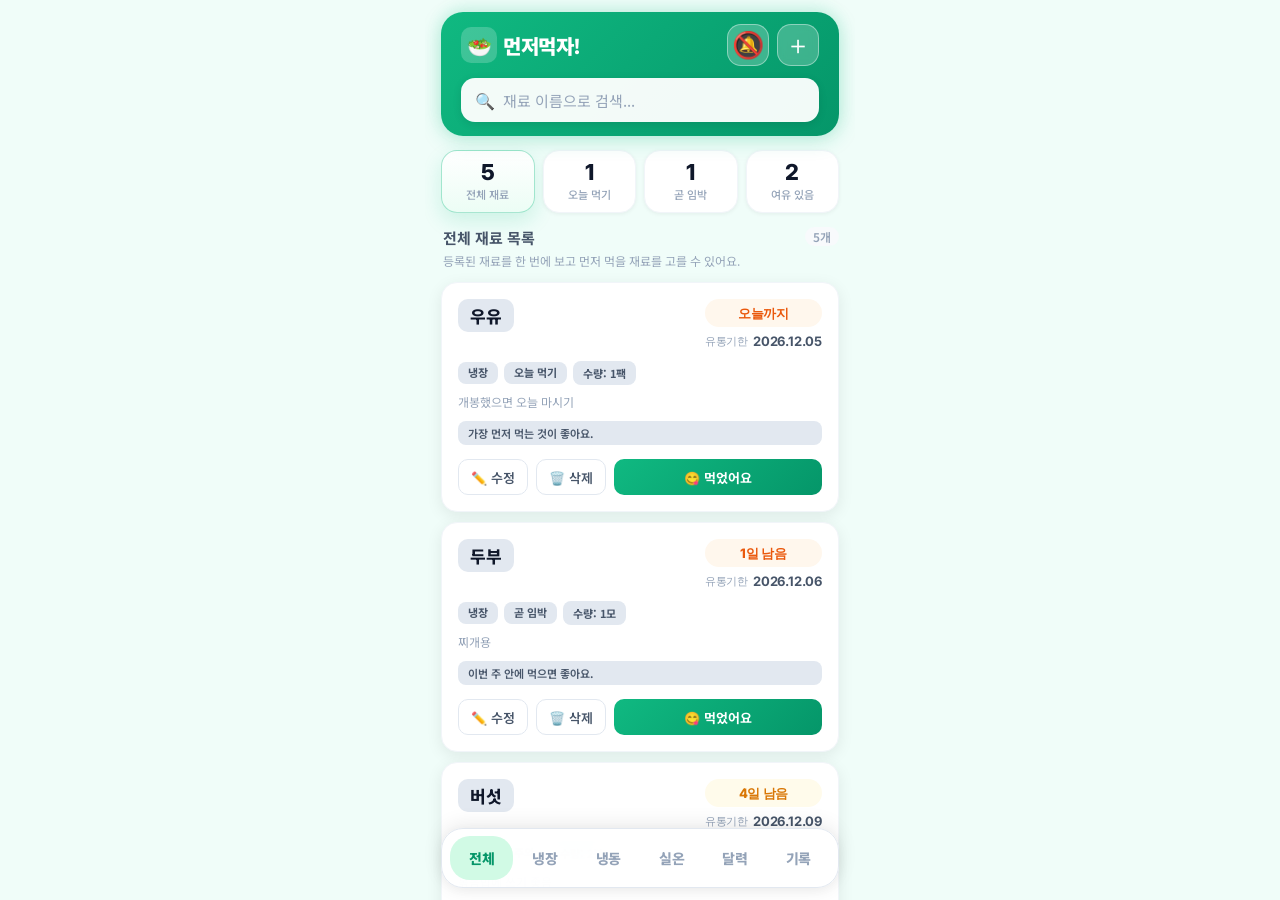
==== index.html @ 29754744 "Initial commit for Play Store deployment" ====
<!DOCTYPE html>
<html lang="ko">
<head>
  <meta charset="UTF-8" />
  <meta name="viewport" content="width=device-width, initial-scale=1.0, viewport-fit=cover, user-scalable=no" />
  <meta name="apple-mobile-web-app-capable" content="yes" />
  <meta name="apple-mobile-web-app-status-bar-style" content="black-translucent" />
  <meta name="apple-mobile-web-app-title" content="먼저먹자" />
  <meta name="mobile-web-app-capable" content="yes" />
  <meta name="theme-color" content="#10B981" />
  <meta name="description" content="먼저 먹어야 할 재료를 빠르게 확인하는 우선소비 앱" />
  <title>먼저먹자! - 우선소비 MVP</title>
  <link rel="manifest" href="manifest.json" />
  <link rel="stylesheet" href="style.css" />
  <link rel="apple-touch-icon" href="data:image/svg+xml,<svg xmlns='http://www.w3.org/2000/svg' viewBox='0 0 192 192'><rect width='192' height='192' rx='40' fill='%2310B981'/><text x='50%25' y='58%25' font-size='110' text-anchor='middle' dominant-baseline='middle'>🥗</text></svg>" />
</head>
<body>
<div id="app">
  <header class="app-header">
    <div class="header-row">
      <div class="app-logo">
        <div class="app-logo-icon">🥗</div>
        <h1 class="app-title">먼저먹자!</h1>
      </div>
      <div class="header-actions">
        <button class="header-add-btn" id="notifyBtn" aria-label="알림 설정" title="알림 설정">🔔</button>
        <button class="header-add-btn" id="headerAddBtn" aria-label="재료 추가">＋</button>
      </div>
    </div>
    <div class="search-wrap">
      <span class="search-icon">🔍</span>
      <input
        type="search"
        class="search-input"
        id="searchInput"
        placeholder="재료 이름으로 검색..."
        autocomplete="off"
      />
    </div>
  </header>

  <div class="stats-row" id="statsRow"></div>

  <div class="food-list-wrap" id="foodListWrap"></div>
</div>

<nav class="bottom-nav" id="bottomNav">
  <button class="nav-tab active" data-tab="all">
    <span class="nav-tab-label">전체</span>
  </button>
  <button class="nav-tab" data-tab="fridge">
    <span class="nav-tab-label">냉장</span>
  </button>
  <button class="nav-tab" data-tab="freezer">
    <span class="nav-tab-label">냉동</span>
  </button>
  <button class="nav-tab" data-tab="room">
    <span class="nav-tab-label">실온</span>
  </button>
  <button class="nav-tab" data-tab="calendar">
    <span class="nav-tab-label">달력</span>
  </button>
  <button class="nav-tab" data-tab="history">
    <span class="nav-tab-label">기록</span>
  </button>
</nav>

<button class="fab" id="fabBtn" aria-label="재료 추가">＋</button>

<div class="modal-overlay" id="modalOverlay" role="dialog" aria-modal="true" aria-label="재료 추가">
  <div class="modal-sheet" id="modalSheet">
    <div class="modal-handle"></div>
    <div class="modal-header">
      <h2 class="modal-title" id="modalTitle">🥦 재료 추가</h2>
      <button class="modal-close" id="modalClose" aria-label="닫기">✕</button>
    </div>

    <form class="modal-form" id="foodForm" novalidate>
      <input type="hidden" id="editId" />

      <div class="form-group">
        <label class="form-label" for="foodName">재료명 <span class="required">*</span></label>
        <input type="text" class="form-input" id="foodName" placeholder="예) 우유, 두부, 버섯" required maxlength="30" />
      </div>

      <div class="form-row">
        <div class="form-group">
          <label class="form-label" for="foodQty">수량</label>
          <input type="text" class="form-input" id="foodQty" placeholder="예) 1팩, 300g" maxlength="20" />
        </div>
        <div class="form-group">
          <label class="form-label" for="foodBestBefore">유통기한 <span class="required">*</span></label>
          <input type="date" class="form-input" id="foodBestBefore" required />
        </div>
      </div>

      <div class="form-group">
        <label class="form-label">보관 위치 <span class="required">*</span></label>
        <div class="storage-select" id="storageSelect">
          <button type="button" class="storage-btn active" data-storage="fridge">
            <span class="storage-btn-icon"><img src="assets/icon_fridge_1774998665567.png" class="app-icon" alt="냉장"></span>
            <span class="storage-btn-label">냉장</span>
          </button>
          <button type="button" class="storage-btn" data-storage="freezer">
            <span class="storage-btn-icon"><img src="assets/icon_freezer_1774998679890.png" class="app-icon" alt="냉동"></span>
            <span class="storage-btn-label">냉동</span>
          </button>
          <button type="button" class="storage-btn" data-storage="room">
            <span class="storage-btn-icon"><img src="assets/icon_room_1774998697115.png" class="app-icon" alt="실온"></span>
            <span class="storage-btn-label">실온</span>
          </button>
        </div>
        <input type="hidden" id="foodStorage" value="fridge" />
      </div>

      <div class="form-group">
        <label class="form-label" for="foodMemo">메모</label>
        <textarea class="form-textarea" id="foodMemo" placeholder="예) 개봉 후 바로 먹기" maxlength="100"></textarea>
      </div>

      <button type="submit" class="btn-submit" id="submitBtn">✅ 저장하기</button>
    </form>
  </div>
</div>

<div class="toast-container" id="toastContainer"></div>

<script src="app.js"></script>
<script>
  if ('serviceWorker' in navigator) {
    window.addEventListener('load', () => {
      navigator.serviceWorker.register('./sw.js')
        .then(() => console.log('[SW] 등록 완료'))
        .catch((err) => console.warn('[SW] 등록 실패:', err));
    });
  }
</script>
</body>
</html>
---- style.css ----
/* ============================================
   먼저먹자! - 모바일 앱 스타일
   ============================================ */

@import url('https://fonts.googleapis.com/css2?family=Noto+Sans+KR:wght@300;400;500;600;700;900&family=Inter:wght@400;500;600;700;800;900&display=swap');

/* ── CSS 변수 (디자인 토큰) ── */
:root {
  /* 상태 색상 */
  --expired:       #DC2626;
  --expired-bg:    #FEF2F2;
  --expired-border:#FECACA;

  --urgent:        #EA580C;
  --urgent-bg:     #FFF7ED;
  --urgent-border: #FED7AA;

  --warning:       #D97706;
  --warning-bg:    #FFFBEB;
  --warning-border:#FDE68A;

  --fresh-light:   #16A34A;
  --fresh-light-bg:#F0FDF4;
  --fresh-light-border:#BBF7D0;

  --fresh:         #15803D;
  --fresh-bg:      #DCFCE7;
  --fresh-border:  #86EFAC;

  --frozen:        #0284C7;
  --frozen-bg:     #F0F9FF;
  --frozen-border: #BAE6FD;

  /* 브랜드 */
  --primary:       #10B981;
  --primary-dark:  #059669;
  --primary-light: #D1FAE5;
  --primary-xlight:#ECFDF5;

  /* 레이아웃 */
  --bg:            #F0FDF9;
  --surface:       #FFFFFF;
  --surface2:      #F8FAFC;
  --text:          #0F172A;
  --text-sub:      #475569;
  --text-muted:    #94A3B8;
  --border:        #E2E8F0;
  --border-light:  #F1F5F9;

  /* 크기 */
  --nav-h:         68px;
  --header-h:      116px;
  --fab-size:      60px;
  --radius-sm:     10px;
  --radius-md:     16px;
  --radius-lg:     22px;
  --radius-xl:     28px;

  /* 그림자 */
  --shadow-sm:     0 1px 4px rgba(0,0,0,0.06);
  --shadow-md:     0 4px 16px rgba(0,0,0,0.08);
  --shadow-lg:     0 8px 32px rgba(0,0,0,0.12);
  --shadow-fab:    0 6px 24px rgba(16,185,129,0.45);
}

.app-icon {
  width: 1.5em;
  height: 1.5em;
  vertical-align: middle;
  object-fit: contain;
  mix-blend-mode: multiply;
  transform: translateY(-0.1em);
}

/* ── 리셋 ── */
*, *::before, *::after { box-sizing: border-box; margin: 0; padding: 0; }
html { height: 100%; }
body {
  font-family: 'Noto Sans KR', -apple-system, BlinkMacSystemFont, sans-serif;
  background: var(--bg);
  color: var(--text);
  -webkit-font-smoothing: antialiased;
  -webkit-tap-highlight-color: transparent;
  max-width: 430px;
  margin: 0 auto;
  height: 100dvh;
  overflow: hidden;
  position: relative;
}

/* ── 앱 컨테이너 ── */
#app {
  display: flex;
  flex-direction: column;
  height: 100dvh;
  overflow: hidden;
}

/* ============================================
   헤더
   ============================================ */
.app-header {
  background: linear-gradient(135deg, #10B981 0%, #059669 100%);
  padding: 12px 20px 0;
  padding-top: calc(12px + env(safe-area-inset-top));
  flex-shrink: 0;
  position: relative;
  z-index: 10;
  margin: 12px 16px 0;
  border-radius: var(--radius-lg);
  box-shadow: 0 4px 20px rgba(16,185,129,0.25), 0 -4px 16px rgba(16,185,129,0.1);
}

.header-row {
  display: flex;
  align-items: center;
  justify-content: space-between;
  margin-bottom: 12px;
}

.app-logo {
  display: flex;
  align-items: center;
  gap: 6px;
}

.app-logo-icon {
  width: 36px;
  height: 36px;
  background: rgba(255,255,255,0.2);
  border-radius: 10px;
  display: flex;
  align-items: center;
  justify-content: center;
  font-size: 20px;
}

.app-title {
  font-size: 20px;
  font-weight: 900;
  color: #fff;
  letter-spacing: -0.5px;
}

.header-actions {
  display: flex;
  gap: 8px;
}

.header-add-btn {
  width: 42px;
  height: 42px;
  border-radius: 14px;
  background: rgba(255,255,255,0.22);
  border: 1.5px solid rgba(255,255,255,0.4);
  color: #fff;
  font-size: 26px;
  font-weight: 300;
  line-height: 1;
  display: flex;
  align-items: center;
  justify-content: center;
  cursor: pointer;
  transition: all 0.2s cubic-bezier(0.34, 1.56, 0.64, 1);
  -webkit-backdrop-filter: blur(4px);
  backdrop-filter: blur(4px);
  flex-shrink: 0;
}

.header-add-btn:hover  { background: rgba(255,255,255,0.35); transform: scale(1.08); }
.header-add-btn:active { transform: scale(0.92); background: rgba(255,255,255,0.4); }

.icon-btn {
  width: 40px;
  height: 40px;
  border: none;
  background: rgba(255,255,255,0.2);
  border-radius: 12px;
  display: flex;
  align-items: center;
  justify-content: center;
  font-size: 18px;
  cursor: pointer;
  transition: all 0.15s;
  color: #fff;
  -webkit-backdrop-filter: blur(4px);
  backdrop-filter: blur(4px);
}

.icon-btn:active { transform: scale(0.92); background: rgba(255,255,255,0.3); }
.icon-btn.has-badge { position: relative; }
.icon-btn .badge-dot {
  position: absolute;
  top: 6px; right: 6px;
  width: 8px; height: 8px;
  background: #FCD34D;
  border-radius: 50%;
  border: 2px solid var(--primary);
}

/* 검색바 */
.search-wrap {
  position: relative;
  margin-bottom: 14px;
}

.search-input {
  width: 100%;
  height: 44px;
  background: rgba(255,255,255,0.95);
  border: none;
  border-radius: 14px;
  padding: 0 16px 0 42px;
  font-size: 15px;
  font-family: inherit;
  color: var(--text);
  outline: none;
  transition: all 0.2s;
  box-shadow: 0 2px 8px rgba(0,0,0,0.1);
}

.search-input::placeholder { color: var(--text-muted); }
.search-input:focus { background: #fff; }

.search-icon {
  position: absolute;
  left: 14px;
  top: 50%;
  transform: translateY(-50%);
  font-size: 16px;
  pointer-events: none;
}

/* ============================================
   통계 카드 행
   ============================================ */
.stats-row {
  display: grid;
  grid-template-columns: repeat(4, 1fr);
  gap: 8px;
  padding: 14px 16px 12px;
  flex-shrink: 0;
}

.stat-card {
  background: var(--surface);
  border-radius: var(--radius-md);
  padding: 10px 8px;
  text-align: center;
  box-shadow: var(--shadow-sm);
  cursor: pointer;
  transition: transform 0.15s, border-color 0.15s, background 0.15s, box-shadow 0.15s;
  border: 1.5px solid var(--border-light);
  font-family: inherit;
}

.stat-card:active { transform: scale(0.97); }

.stat-filter.active {
  border-color: rgba(16,185,129,0.36);
  background: linear-gradient(180deg, #ffffff 0%, #ecfdf5 100%);
  box-shadow: 0 8px 20px rgba(16,185,129,0.16);
}

.stat-number {
  font-family: 'Inter', sans-serif;
  font-size: 22px;
  font-weight: 800;
  line-height: 1;
  margin-bottom: 3px;
  color: var(--text);
}

.stat-label {
  font-size: 11px;
  color: var(--text-muted);
  font-weight: 500;
}

.stat-card.stat-urgent .stat-number { color: var(--urgent); }
.stat-card.stat-expired .stat-number { color: var(--expired); }
.stat-card.stat-frozen .stat-number  { color: var(--frozen); }

/* ============================================
   긴급 배너
   ============================================ */
.urgent-banner {
  margin: 0 16px 10px;
  background: linear-gradient(135deg, #FFF7ED, #FFEDD5);
  border: 1.5px solid var(--urgent-border);
  border-radius: var(--radius-md);
  overflow: hidden;
  flex-shrink: 0;
  transition: all 0.3s ease;
}

.urgent-banner.hidden { display: none; }

.urgent-banner-header {
  display: flex;
  align-items: center;
  justify-content: space-between;
  padding: 10px 14px;
  cursor: pointer;
  user-select: none;
}

.urgent-banner-title {
  display: flex;
  align-items: center;
  gap: 6px;
  font-size: 13px;
  font-weight: 700;
  color: var(--urgent);
}

.urgent-banner-toggle {
  font-size: 12px;
  color: var(--urgent);
  transition: transform 0.2s;
}

.urgent-banner.collapsed .urgent-banner-toggle { transform: rotate(180deg); }
.urgent-banner.collapsed .urgent-banner-body { display: none; }

.urgent-banner-body {
  padding: 0 14px 12px;
  display: flex;
  flex-direction: column;
  gap: 6px;
}

.urgent-item {
  display: flex;
  align-items: center;
  justify-content: space-between;
  background: #fff;
  border-radius: var(--radius-sm);
  padding: 8px 12px;
  border: 1px solid var(--urgent-border);
}

.urgent-item-name {
  font-size: 13px;
  font-weight: 600;
  color: var(--text);
}

.urgent-item-badge {
  font-family: 'Inter', sans-serif;
  font-size: 12px;
  font-weight: 800;
  color: var(--urgent);
  background: var(--urgent-bg);
  padding: 2px 8px;
  border-radius: 20px;
}

/* ============================================
   음식 카드 리스트
   ============================================ */
.food-list-wrap {
  flex: 1;
  overflow-y: auto;
  -webkit-overflow-scrolling: touch;
  padding: 0 16px calc(var(--nav-h) + 80px);
}

.food-list-wrap::-webkit-scrollbar { display: none; }

/* 탭별 섹션 헤더 */
.section-header {
  display: flex;
  align-items: center;
  gap: 8px;
  margin: 8px 0 10px;
  padding-left: 2px;
}

.section-icon { font-size: 16px; }
.section-title {
  font-size: 15px;
  font-weight: 700;
  color: var(--text-sub);
}

.section-subtitle {
  margin-top: 4px;
  font-size: 12px;
  line-height: 1.5;
  color: var(--text-muted);
}

.list-header {
  align-items: flex-start;
  justify-content: space-between;
  margin-top: 2px;
  margin-bottom: 12px;
}
.section-count {
  font-size: 12px;
  font-weight: 600;
  color: var(--text-muted);
  background: var(--surface2);
  padding: 1px 8px;
  border-radius: 20px;
}

.food-cards {
  display: flex;
  flex-direction: column;
  gap: 10px;
  margin-bottom: 12px;
}

/* ── 음식 카드 ── */
.food-card {
  background: var(--surface);
  border-radius: var(--radius-md);
  padding: 16px;
  box-shadow: var(--shadow-md);
  border: 1.5px solid var(--border-light);
  display: flex;
  flex-direction: column;
  gap: 12px;
  position: relative;
  overflow: hidden;
  animation: slideUp 0.3s ease both;
  transition: transform 0.15s, box-shadow 0.15s;
}

.food-card:active { transform: scale(0.98); }

.food-card-header {
  display: flex;
  align-items: flex-start;
  justify-content: space-between;
  gap: 10px;
}

.fcard-header-left {
  display: flex;
  align-items: center;
  gap: 10px;
  flex: 1;
  min-width: 0;
}

.fcard-header-right {
  display: flex;
  flex-direction: column;
  align-items: stretch;
  gap: 6px;
  flex-shrink: 0;
}

.food-emoji-wrap {
  width: 44px;
  height: 44px;
  border-radius: 12px;
  background: var(--bg);
  display: flex;
  align-items: center;
  justify-content: center;
  font-size: 24px;
  flex-shrink: 0;
}

.food-name {
  font-size: 17px;
  font-weight: 800;
  color: var(--text);
  background: var(--border);
  padding: 4px 12px;
  border-radius: 10px;
  margin-bottom: 2px;
  display: inline-block;
  white-space: nowrap;
  overflow: hidden;
  text-overflow: ellipsis;
  max-width: 100%;
}

.fcard-date {
  font-family: 'Inter', sans-serif;
  font-size: 13px;
  font-weight: 700;
  color: var(--text-sub);
  letter-spacing: -0.2px;
  display: flex;
  align-items: center;
  justify-content: space-between;
}

.fcard-date-label {
  font-size: 11px;
  font-weight: 500;
  color: var(--text-muted);
  margin-right: 5px;
}

.fcard-body {
  display: flex;
  flex-direction: column;
  gap: 8px;
}

.food-tags {
  display: flex;
  flex-wrap: wrap;
  align-items: center;
  gap: 6px;
}

.food-tag {
  font-size: 11px;
  font-weight: 700;
  padding: 4px 10px;
  border-radius: 8px;
  line-height: 1.2;
}

.tag-category { background: var(--border); color: var(--text-sub); }

/* D-day 배지 */
.dday-badge {
  font-family: 'Inter', sans-serif;
  height: 28px;
  min-width: 80px;
  display: inline-flex;
  align-items: center;
  justify-content: center;
  padding: 0 12px;
  border-radius: 14px;
  letter-spacing: -0.3px;
}

.dday-badge .dday-num {
  font-size: 13px;
  font-weight: 800;
  line-height: 1;
}

.badge-past    { background: #F3E8FF; color: #9333EA; }
.badge-expired { background: var(--expired-bg); color: var(--expired); }
.badge-dday    { background: var(--expired); color: #fff; }
.badge-urgent  { background: var(--urgent-bg); color: var(--urgent); }
.badge-warning { background: var(--warning-bg); color: var(--warning); }
.badge-fresh   { background: var(--fresh-light-bg); color: var(--fresh-light); }
.badge-good    { background: var(--fresh-bg); color: var(--fresh); }
.badge-frozen  { background: var(--frozen-bg); color: var(--frozen); }

/* 카드 수량/메모 */
.food-meta {
  display: flex;
  align-items: center;
  gap: 8px;
  flex-wrap: wrap;
}

.food-quantity {
  font-size: 11px;
  font-weight: 700;
  color: var(--text-sub);
  background: var(--border);
  padding: 4px 10px;
  border-radius: 8px;
}

.food-memo {
  font-size: 12px;
  color: var(--text-muted);
  line-height: 1.5;
}

.food-status-copy {
  font-size: 11px;
  font-weight: 600;
  color: var(--text-sub);
  background: var(--border);
  padding: 4px 10px;
  border-radius: 8px;
  display: inline-block;
  margin-top: 2px;
}

/* 액션 버튼 */
.food-actions {
  display: flex;
  gap: 8px;
  margin-top: 2px;
}

.btn-ghost {
  height: 36px;
  border: 1.5px solid var(--border);
  background: transparent;
  border-radius: 10px;
  padding: 0 12px;
  font-size: 13px;
  font-weight: 600;
  cursor: pointer;
  transition: all 0.15s;
  font-family: inherit;
  color: var(--text-sub);
  display: flex;
  align-items: center;
  gap: 4px;
}

.btn-ghost:active { transform: scale(0.95); }
.btn-ghost:hover  { background: var(--surface2); }

.btn-eat {
  flex: 1;
  height: 36px;
  background: linear-gradient(135deg, var(--primary) 0%, var(--primary-dark) 100%);
  color: #fff;
  border: none;
  border-radius: 10px;
  font-size: 13px;
  font-weight: 700;
  cursor: pointer;
  font-family: inherit;
  transition: all 0.15s;
  display: flex;
  align-items: center;
  justify-content: center;
  gap: 4px;
}

.btn-eat:active { transform: scale(0.95); opacity: 0.9; }
.btn-eat.btn-delete { background: linear-gradient(135deg, #EF4444, #DC2626); }

/* ============================================
   먹은기록 탭
   ============================================ */
.consumed-date-group {
  margin-bottom: 16px;
}

.consumed-date-label {
  font-size: 12px;
  font-weight: 800;
  color: var(--text-muted);
  letter-spacing: 0.5px;
  text-transform: uppercase;
  padding: 4px 2px 8px;
  border-bottom: 1.5px solid var(--border-light);
  margin-bottom: 10px;
}

.consumed-card {
  border-left: 3px solid var(--primary-light);
  opacity: 0.88;
}

.consumed-card:hover { opacity: 1; }

.consumed-time-badge {
  font-family: 'Inter', sans-serif;
  font-size: 11px;
  font-weight: 700;
  color: var(--text-muted);
  background: var(--surface2);
  padding: 4px 8px;
  border-radius: 8px;
  flex-shrink: 0;
  white-space: nowrap;
}

/* 빈 상태 */
.empty-state {
  text-align: center;
  padding: 48px 24px;
  color: var(--text-muted);
}

.empty-state-icon { font-size: 56px; margin-bottom: 12px; }
.empty-state-title { font-size: 16px; font-weight: 700; color: var(--text-sub); margin-bottom: 6px; }
.empty-state-sub   { font-size: 13px; line-height: 1.6; }

/* ============================================
   하단 탭 네비게이션
   ============================================ */
.bottom-nav {
  position: fixed;
  bottom: 0;
  left: 50%;
  transform: translateX(-50%);
  width: calc(100% - 32px);
  max-width: calc(430px - 32px);
  height: 60px;
  background: rgba(255,255,255,0.96);
  -webkit-backdrop-filter: blur(20px);
  backdrop-filter: blur(20px);
  border: 1px solid var(--border);
  border-radius: var(--radius-lg);
  display: flex;
  align-items: center;
  justify-content: space-evenly;
  padding: 0 8px;
  margin-bottom: calc(12px + env(safe-area-inset-bottom));
  z-index: 100;
  box-shadow: 0 -4px 20px rgba(0,0,0,0.08), 0 4px 16px rgba(0,0,0,0.06);
}

.nav-tab {
  flex: 1;
  display: flex;
  align-items: center;
  justify-content: center;
  height: 44px;
  border: none;
  background: none;
  cursor: pointer;
  border-radius: var(--radius-sm);
  transition: all 0.15s;
  color: var(--text-muted);
  font-family: inherit;
  padding: 0;
}

.nav-tab-label {
  font-size: 14px;
  font-weight: 800;
  letter-spacing: -0.2px;
}

.nav-tab.active {
  color: var(--primary-dark);
  background: var(--primary-light);
  border-radius: 20px;
}

.nav-tab:active { opacity: 0.7; transform: scale(0.95); }

/* ============================================
   FAB 버튼 (헤더 버튼으로 대체되어 숨김)
   ============================================ */
.fab { display: none; }
.fab-hidden {
  position: fixed;
  bottom: calc(var(--nav-h) + 12px + 12px);
  right: calc(50% - 215px + 20px);
  width: var(--fab-size);
  height: var(--fab-size);
  background: linear-gradient(135deg, var(--primary) 0%, var(--primary-dark) 100%);
  color: #fff;
  font-size: 28px;
  border: none;
  border-radius: 18px;
  cursor: pointer;
  box-shadow: var(--shadow-fab);
  z-index: 99;
  display: flex;
  align-items: center;
  justify-content: center;
  transition: all 0.2s cubic-bezier(0.34, 1.56, 0.64, 1);
  -webkit-backdrop-filter: blur(4px);
  backdrop-filter: blur(4px);
}

.fab:active  { transform: scale(0.92); }
.fab:hover   { transform: scale(1.05); box-shadow: 0 8px 32px rgba(16,185,129,0.55); }

/* ============================================
   모달 (음식 추가/수정)
   ============================================ */
.modal-overlay {
  position: fixed;
  inset: 0;
  background: rgba(15,23,42,0.5);
  z-index: 200;
  display: flex;
  align-items: flex-end;
  -webkit-backdrop-filter: blur(4px);
  backdrop-filter: blur(4px);
  opacity: 0;
  pointer-events: none;
  transition: opacity 0.25s ease;
}

.modal-overlay.open {
  opacity: 1;
  pointer-events: all;
}

.modal-overlay.open .modal-sheet {
  transform: translateY(0);
}

.modal-sheet {
  background: var(--surface);
  border-radius: var(--radius-xl) var(--radius-xl) 0 0;
  width: 100%;
  max-width: 430px;
  margin: 0 auto;
  max-height: 92dvh;
  overflow-y: auto;
  transform: translateY(100%);
  transition: transform 0.35s cubic-bezier(0.32, 0.72, 0, 1);
  padding-bottom: calc(24px + env(safe-area-inset-bottom));
}

.modal-sheet::-webkit-scrollbar { display: none; }

.modal-handle {
  width: 36px;
  height: 4px;
  background: var(--border);
  border-radius: 2px;
  margin: 12px auto 4px;
}

.modal-header {
  display: flex;
  align-items: center;
  justify-content: space-between;
  padding: 12px 20px 16px;
  border-bottom: 1px solid var(--border-light);
}

.modal-title {
  font-size: 18px;
  font-weight: 800;
  color: var(--text);
}

.modal-close {
  width: 32px;
  height: 32px;
  border: none;
  background: var(--surface2);
  border-radius: 50%;
  font-size: 16px;
  cursor: pointer;
  display: flex;
  align-items: center;
  justify-content: center;
  color: var(--text-sub);
  transition: all 0.15s;
}

.modal-close:active { transform: scale(0.9); }

/* 폼 */
.modal-form { padding: 20px; display: flex; flex-direction: column; gap: 18px; }

.form-group { display: flex; flex-direction: column; gap: 6px; }

.form-label {
  font-size: 13px;
  font-weight: 700;
  color: var(--text-sub);
  display: flex;
  align-items: center;
  gap: 4px;
}

.form-label .required { color: var(--expired); font-size: 12px; }

.form-input, .form-select, .form-textarea {
  width: 100%;
  height: 48px;
  border: 1.5px solid var(--border);
  border-radius: var(--radius-sm);
  padding: 0 14px;
  font-size: 15px;
  font-family: inherit;
  color: var(--text);
  background: var(--surface);
  outline: none;
  transition: border-color 0.15s, box-shadow 0.15s;
  -webkit-appearance: none;
  appearance: none;
}

.form-select { cursor: pointer; background-image: url("data:image/svg+xml,%3Csvg xmlns='http://www.w3.org/2000/svg' width='12' height='8' viewBox='0 0 12 8'%3E%3Cpath d='M1 1l5 5 5-5' stroke='%2394A3B8' stroke-width='1.5' fill='none' stroke-linecap='round'/%3E%3C/svg%3E"); background-repeat: no-repeat; background-position: right 14px center; padding-right: 36px; }

.form-textarea { height: 80px; padding: 12px 14px; resize: none; line-height: 1.5; }

.form-input:focus, .form-select:focus, .form-textarea:focus {
  border-color: var(--primary);
  box-shadow: 0 0 0 3px rgba(16,185,129,0.12);
}

.form-row { display: grid; grid-template-columns: 1fr 1fr; gap: 12px; }

/* 보관 위치 토글 */
.storage-select {
  display: grid;
  grid-template-columns: repeat(3, 1fr);
  gap: 8px;
}

.storage-btn {
  height: 56px;
  border: 2px solid var(--border);
  background: var(--surface);
  border-radius: var(--radius-sm);
  display: flex;
  flex-direction: column;
  align-items: center;
  justify-content: center;
  gap: 3px;
  cursor: pointer;
  transition: all 0.15s;
  font-family: inherit;
}

.storage-btn-icon  { font-size: 20px; }
.storage-btn-label { font-size: 11px; font-weight: 700; color: var(--text-muted); }

.storage-btn.active[data-storage="fridge"]  { border-color: #3B82F6; background: #EFF6FF; }
.storage-btn.active[data-storage="fridge"] .storage-btn-label { color: #1D4ED8; }

.storage-btn.active[data-storage="freezer"] { border-color: var(--frozen); background: var(--frozen-bg); }
.storage-btn.active[data-storage="freezer"] .storage-btn-label { color: var(--frozen); }

.storage-btn.active[data-storage="room"]    { border-color: var(--warning); background: var(--warning-bg); }
.storage-btn.active[data-storage="room"] .storage-btn-label { color: var(--warning); }

.storage-btn:active { transform: scale(0.95); }

/* 날짜 섹션 */
.date-section-title {
  font-size: 12px;
  font-weight: 700;
  color: var(--text-muted);
  text-transform: uppercase;
  letter-spacing: 0.5px;
  padding-bottom: 8px;
  border-bottom: 1px solid var(--border-light);
}

.date-hint {
  font-size: 11px;
  color: var(--text-muted);
  margin-top: 4px;
  line-height: 1.4;
}

/* 제출 버튼 */
.btn-submit {
  width: 100%;
  height: 52px;
  background: linear-gradient(135deg, var(--primary) 0%, var(--primary-dark) 100%);
  color: #fff;
  border: none;
  border-radius: var(--radius-md);
  font-size: 16px;
  font-weight: 800;
  cursor: pointer;
  font-family: inherit;
  transition: all 0.2s;
  margin-top: 4px;
  box-shadow: 0 4px 16px rgba(16,185,129,0.35);
}

.btn-submit:active { transform: scale(0.97); opacity: 0.9; }

/* ============================================
   알림 패널 (슬라이드)
   ============================================ */
.notif-panel {
  position: fixed;
  inset: 0;
  background: rgba(15,23,42,0.5);
  z-index: 300;
  display: flex;
  justify-content: flex-end;
  opacity: 0;
  pointer-events: none;
  transition: opacity 0.25s ease;
}

.notif-panel.open {
  opacity: 1;
  pointer-events: all;
}

.notif-sheet {
  background: var(--surface);
  width: 85%;
  max-width: 320px;
  height: 100%;
  padding: 0;
  overflow-y: auto;
  transform: translateX(100%);
  transition: transform 0.3s cubic-bezier(0.32, 0.72, 0, 1);
  padding-top: env(safe-area-inset-top);
  padding-bottom: env(safe-area-inset-bottom);
}

.notif-panel.open .notif-sheet { transform: translateX(0); }

.notif-header {
  padding: 20px 20px 16px;
  border-bottom: 1px solid var(--border-light);
  display: flex;
  align-items: center;
  justify-content: space-between;
}

.notif-title { font-size: 18px; font-weight: 800; }

.notif-body { padding: 16px 20px; display: flex; flex-direction: column; gap: 16px; }

.notif-setting-row {
  display: flex;
  align-items: center;
  justify-content: space-between;
  gap: 12px;
}

.notif-setting-text h4 { font-size: 14px; font-weight: 700; margin-bottom: 2px; }
.notif-setting-text p  { font-size: 12px; color: var(--text-muted); }

/* 토글 스위치 */
.toggle-wrap { position: relative; display: inline-flex; align-items: center; }
.toggle-input { opacity: 0; position: absolute; width: 0; height: 0; }
.toggle-track {
  width: 48px; height: 28px;
  background: var(--border);
  border-radius: 14px;
  cursor: pointer;
  transition: background 0.2s;
  position: relative;
}
.toggle-track::after {
  content: '';
  position: absolute;
  top: 3px; left: 3px;
  width: 22px; height: 22px;
  background: #fff;
  border-radius: 50%;
  box-shadow: var(--shadow-sm);
  transition: transform 0.2s;
}
.toggle-input:checked + .toggle-track { background: var(--primary); }
.toggle-input:checked + .toggle-track::after { transform: translateX(20px); }

.notif-status {
  background: var(--surface2);
  border-radius: var(--radius-sm);
  padding: 12px;
  font-size: 13px;
  color: var(--text-sub);
  text-align: center;
}

/* ============================================
   애니메이션
   ============================================ */
@keyframes slideUp {
  from { opacity: 0; transform: translateY(20px); }
  to   { opacity: 1; transform: translateY(0); }
}

@keyframes pulse-border {
  0%, 100% { box-shadow: var(--shadow-md); }
  50%       { box-shadow: 0 0 0 3px rgba(220,38,38,0.2), var(--shadow-md); }
}

@keyframes fadeOut {
  to { opacity: 0; transform: scale(0.95); height: 0; margin: 0; padding: 0; }
}

.food-card.removing {
  animation: fadeOut 0.3s ease forwards;
  overflow: hidden;
}

/* ============================================
   토스트 알림
   ============================================ */
.toast-container {
  position: fixed;
  top: calc(20px + env(safe-area-inset-top));
  left: 50%;
  transform: translateX(-50%);
  z-index: 999;
  display: flex;
  flex-direction: column;
  gap: 8px;
  width: calc(100% - 32px);
  max-width: 400px;
  pointer-events: none;
}

.toast {
  background: var(--text);
  color: #fff;
  border-radius: var(--radius-md);
  padding: 12px 16px;
  font-size: 13px;
  font-weight: 600;
  box-shadow: var(--shadow-lg);
  animation: toastIn 0.3s ease both;
  display: flex;
  align-items: center;
  gap: 8px;
  pointer-events: auto;
}

.toast.toast-success { background: var(--primary-dark); }
.toast.toast-error   { background: var(--expired); }
.toast.toast-warn    { background: var(--urgent); }

/* 되돌리기 버튼 */
.toast-undo-btn {
  margin-left: auto;
  flex-shrink: 0;
  background: rgba(255,255,255,0.22);
  border: 1.5px solid rgba(255,255,255,0.5);
  color: #fff;
  font-size: 12px;
  font-weight: 800;
  padding: 4px 10px;
  border-radius: 8px;
  cursor: pointer;
  font-family: inherit;
  transition: background 0.15s;
  white-space: nowrap;
}
.toast-undo-btn:hover  { background: rgba(255,255,255,0.36); }
.toast-undo-btn:active { background: rgba(255,255,255,0.5); }

/* 되돌리기 진행 바 */
.toast-progress {
  position: absolute;
  bottom: 0;
  left: 0;
  height: 3px;
  background: rgba(255,255,255,0.5);
  border-radius: 0 0 var(--radius-md) var(--radius-md);
  animation: toastProgress linear forwards;
}
.toast { position: relative; overflow: hidden; }

@keyframes toastIn {
  from { opacity: 0; transform: translateY(-10px) scale(0.95); }
  to   { opacity: 1; transform: translateY(0) scale(1); }
}

@keyframes toastOut {
  to { opacity: 0; transform: translateY(-10px) scale(0.95); }
}

@keyframes toastProgress {
  from { width: 100%; }
  to   { width: 0%; }
}

/* ============================================
   📅 달력 탭 스타일
   ============================================ */
.cal-wrap {
  padding: 10px 0;
}
.cal-header {
  display: flex;
  align-items: center;
  justify-content: space-between;
  padding: 0 20px 16px;
}
.cal-nav-btn {
  background: none;
  border: none;
  font-size: 24px;
  color: var(--text-sub);
  cursor: pointer;
  padding: 4px 12px;
  transition: opacity 0.2s;
}
.cal-nav-btn:active {
  opacity: 0.6;
}
.cal-title {
  font-size: 16px;
  font-weight: 800;
  color: var(--text);
}
.cal-grid {
  display: grid;
  grid-template-columns: repeat(7, 1fr);
  gap: 6px;
  padding: 0 16px;
}
.cal-dow {
  text-align: center;
  font-size: 12px;
  font-weight: 600;
  color: var(--text-muted);
  padding-bottom: 8px;
}
.cal-dow-sat { color: #3B82F6; }
.cal-dow-sun { color: #EF4444; }
.cal-cell {
  aspect-ratio: 1;
  background: var(--surface);
  border-radius: var(--radius-sm);
  border: 1.5px solid var(--border-light);
  display: flex;
  flex-direction: column;
  align-items: center;
  padding-top: 6px;
  cursor: pointer;
  position: relative;
  transition: transform 0.15s, border-color 0.15s;
}
.cal-cell:active {
  transform: scale(0.92);
}
.cal-empty {
  background: transparent;
  border-color: transparent;
  cursor: default;
}
.cal-empty:active {
  transform: none;
}
.cal-today {
  border-color: var(--primary);
  background: var(--primary-xlight);
}
.cal-day-num {
  font-size: 13px;
  font-weight: 600;
  color: var(--text);
}
.cal-today .cal-day-num {
  color: var(--primary-dark);
}
.cal-dots {
  display: flex;
  gap: 3px;
  margin-top: 6px;
  flex-wrap: wrap;
  justify-content: center;
  padding: 0 4px;
}
.cal-dot {
  width: 6px;
  height: 6px;
  border-radius: 50%;
  background: var(--primary);
}
.cal-dot.badge-expired { background: var(--expired); }
.cal-dot.badge-dday    { background: var(--expired); }
.cal-dot.badge-urgent  { background: var(--urgent); }
.cal-dot.badge-warning { background: var(--warning); }
.cal-dot.badge-fresh   { background: var(--fresh-light); }
.cal-dot.badge-good    { background: var(--fresh); }
.cal-dot.badge-frozen  { background: var(--frozen); }

.cal-detail {
  margin-top: 24px;
  padding: 0 16px;
}
.cal-detail-empty {
  text-align: center;
  padding: 24px;
  color: var(--text-muted);
  font-size: 14px;
  background: var(--surface2);
  border-radius: var(--radius-md);
}
.cal-detail-title {
  font-size: 15px;
  font-weight: 800;
  color: var(--text);
  margin-bottom: 12px;
  display: flex;
  align-items: center;
  gap: 6px;
}
.cal-detail-title::before {
  content: '📅';
  font-size: 18px;
}

/* ============================================
   반응형 & 미디어
   ============================================ */
@media (max-width: 390px) {
  .stats-row { gap: 6px; }
  .stat-number { font-size: 20px; }
  .dday-badge .dday-num { font-size: 18px; }
}

@media (min-width: 430px) {
  .fab { right: 20px; }
}
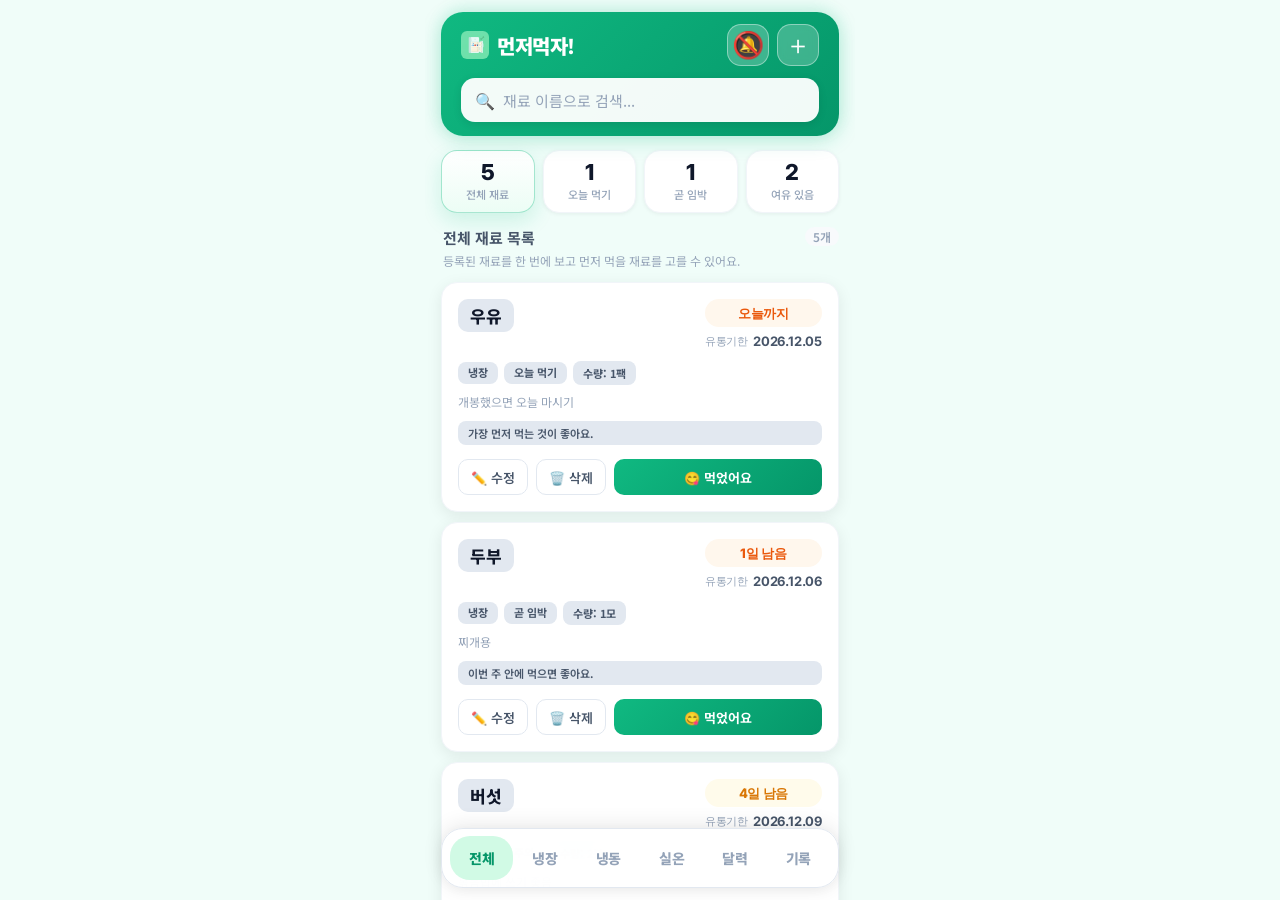
==== commit 2ddf1fee: "Replace salad emoji with new fridge icon in UI header" ====
--- a/index.html
+++ b/index.html
@@ -12,14 +12,14 @@
   <title>먼저먹자! - 우선소비 MVP</title>
   <link rel="manifest" href="manifest.json" />
   <link rel="stylesheet" href="style.css" />
-  <link rel="apple-touch-icon" href="data:image/svg+xml,<svg xmlns='http://www.w3.org/2000/svg' viewBox='0 0 192 192'><rect width='192' height='192' rx='40' fill='%2310B981'/><text x='50%25' y='58%25' font-size='110' text-anchor='middle' dominant-baseline='middle'>🥗</text></svg>" />
+  <link rel="apple-touch-icon" href="./icon-192-v2.png" />
 </head>
 <body>
 <div id="app">
   <header class="app-header">
     <div class="header-row">
-      <div class="app-logo">
-        <div class="app-logo-icon">🥗</div>
+      <div class="app-logo" style="display:flex; align-items:center; gap:8px;">
+        <img src="./icon-192-v2.png" alt="먼저먹자 로고" style="width:28px; height:28px; border-radius:6px; object-fit:cover;" />
         <h1 class="app-title">먼저먹자!</h1>
       </div>
       <div class="header-actions">
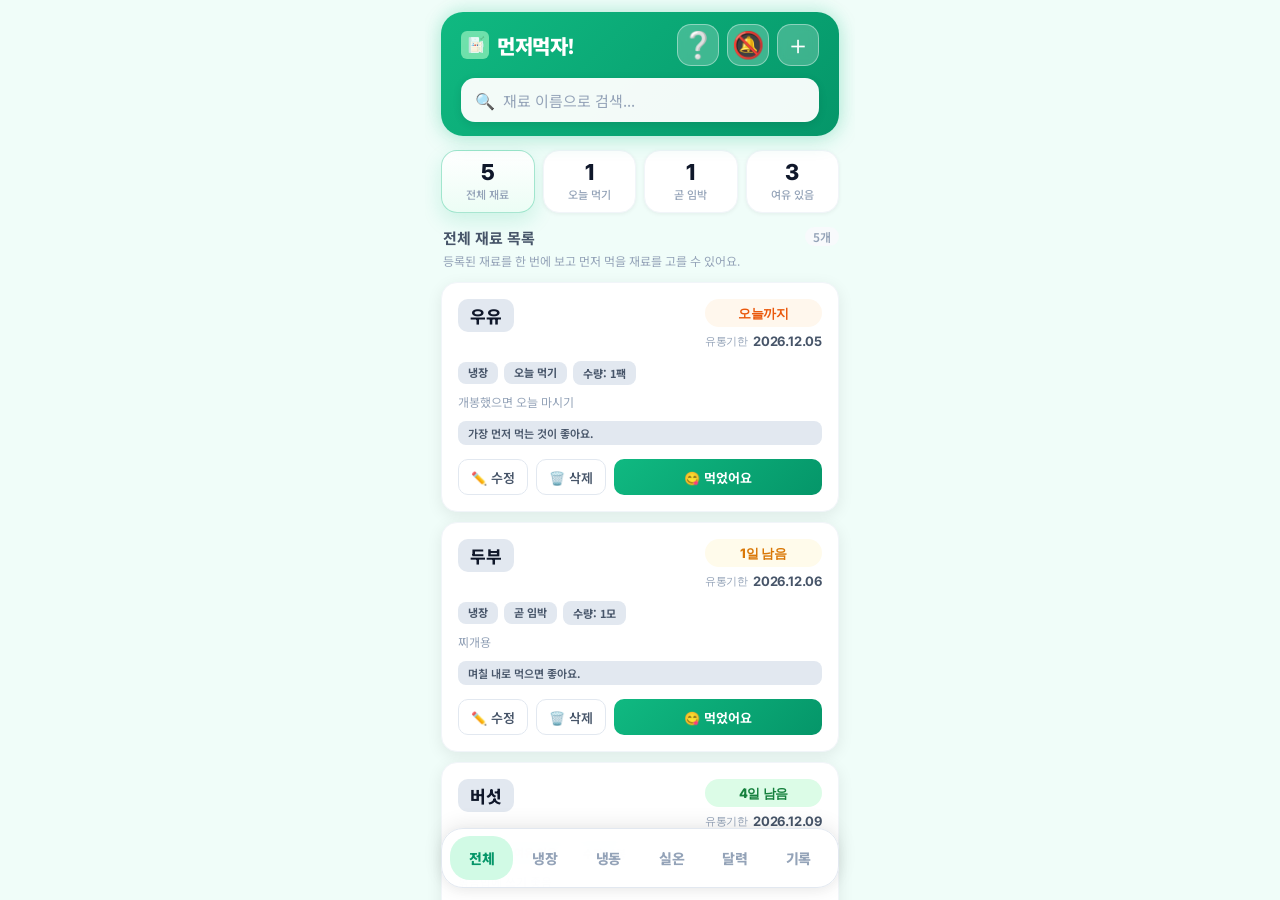
==== commit b8cb4aee: "Add usage guide and install button" ====
--- a/index.html
+++ b/index.html
@@ -23,6 +23,8 @@
         <h1 class="app-title">먼저먹자!</h1>
       </div>
       <div class="header-actions">
+        <button class="header-add-btn" id="installBtn" aria-label="앱 설치" title="앱 설치" style="display: none;">⬇️</button>
+        <button class="header-add-btn" id="guideBtn" aria-label="사용방법" title="사용방법" onclick="location.href='guide.html'">❔</button>
         <button class="header-add-btn" id="notifyBtn" aria-label="알림 설정" title="알림 설정">🔔</button>
         <button class="header-add-btn" id="headerAddBtn" aria-label="재료 추가">＋</button>
       </div>
